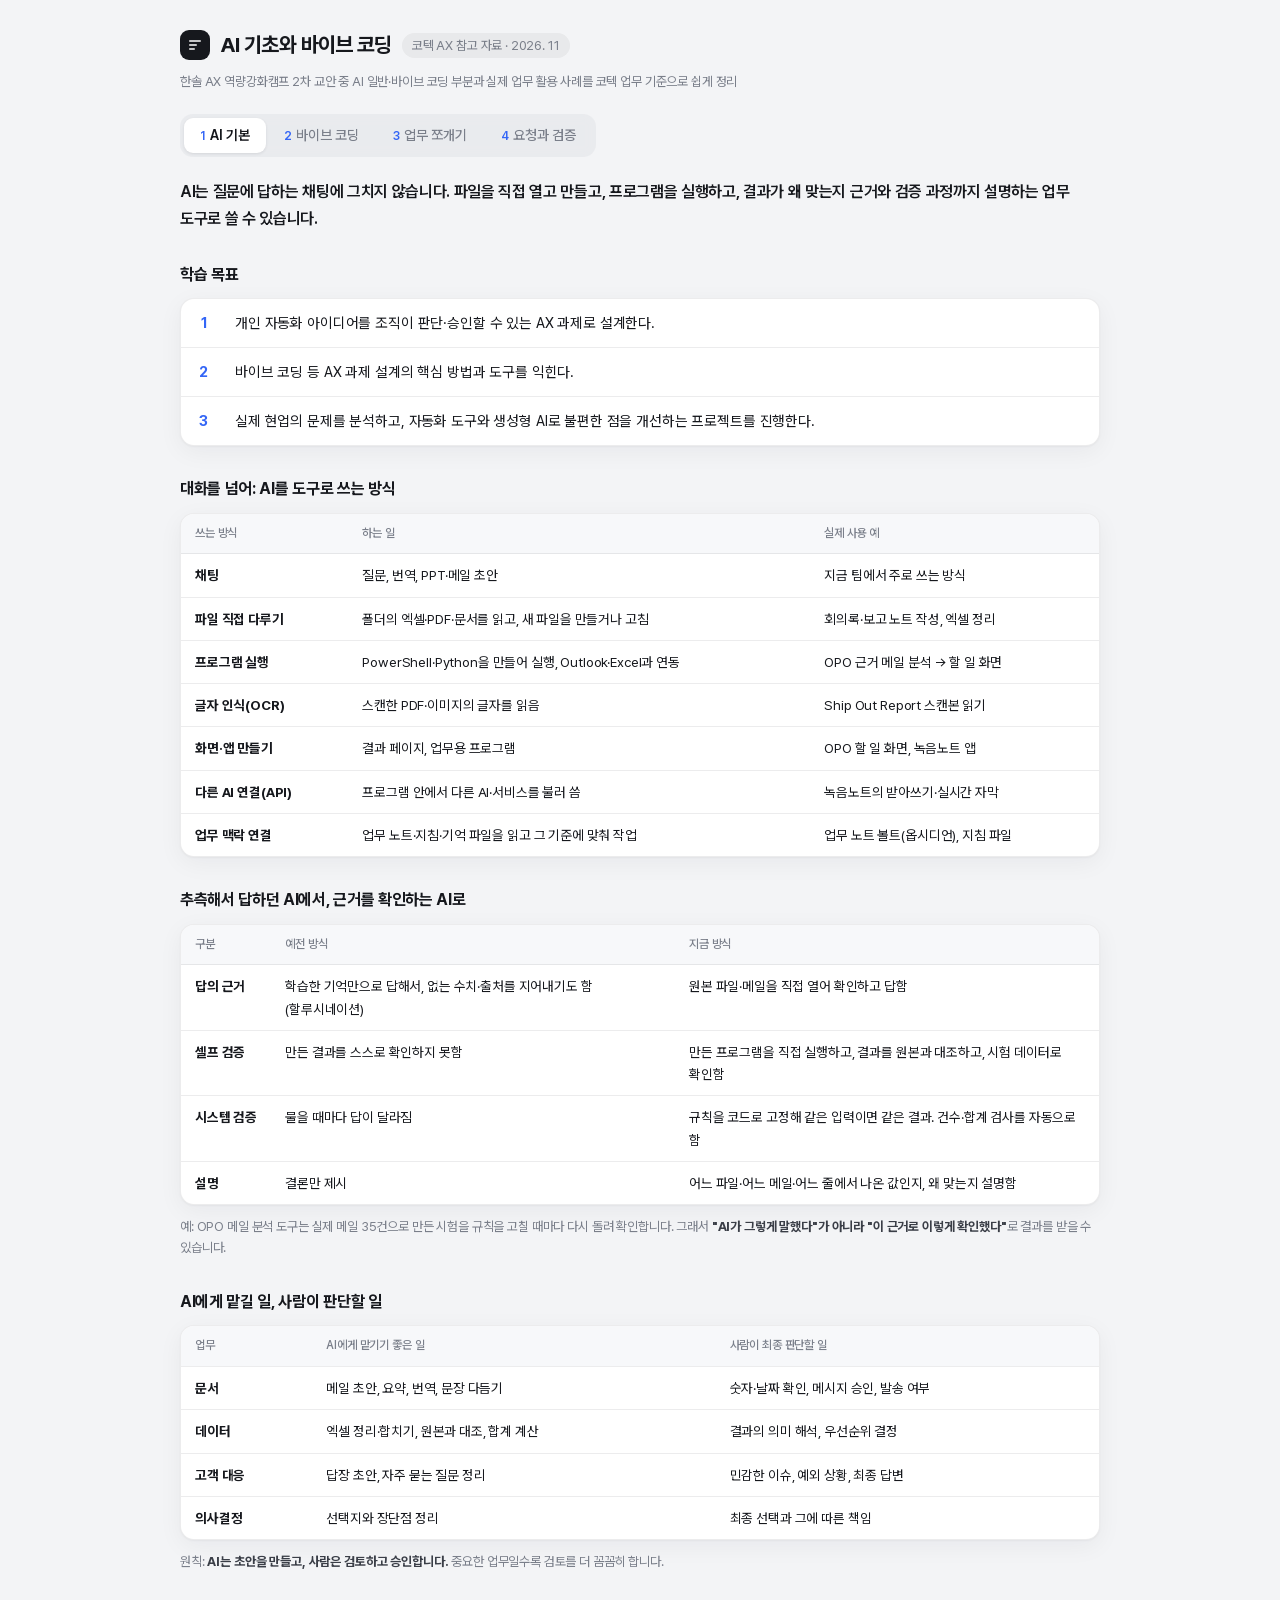
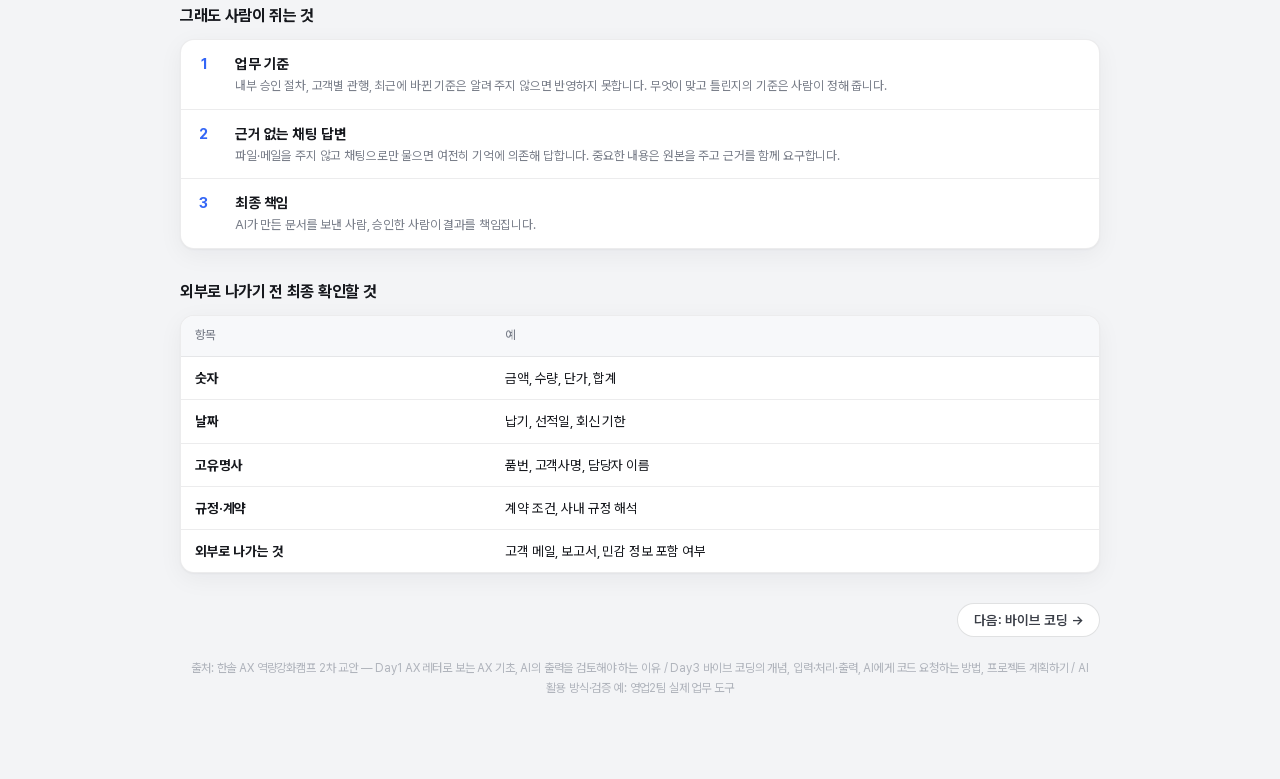
==== edu/basics.html @ 50b522d2 "진척도를 진행 단계 색 막대로, 적용 전·후 소요 시간 필수(적용 전은 직접 입력·처음 값 유지), 교육 자료 탭 추가 Co-Authored-By: Claude Opus 5.5 <" ====
<!DOCTYPE html>
<html lang="ko">
<head>
<meta charset="UTF-8">
<meta name="viewport" content="width=device-width, initial-scale=1">
<title>AI 기초와 바이브 코딩</title>
<style>
@font-face { font-family: "Pretendard Variable"; src: url("[data-uri]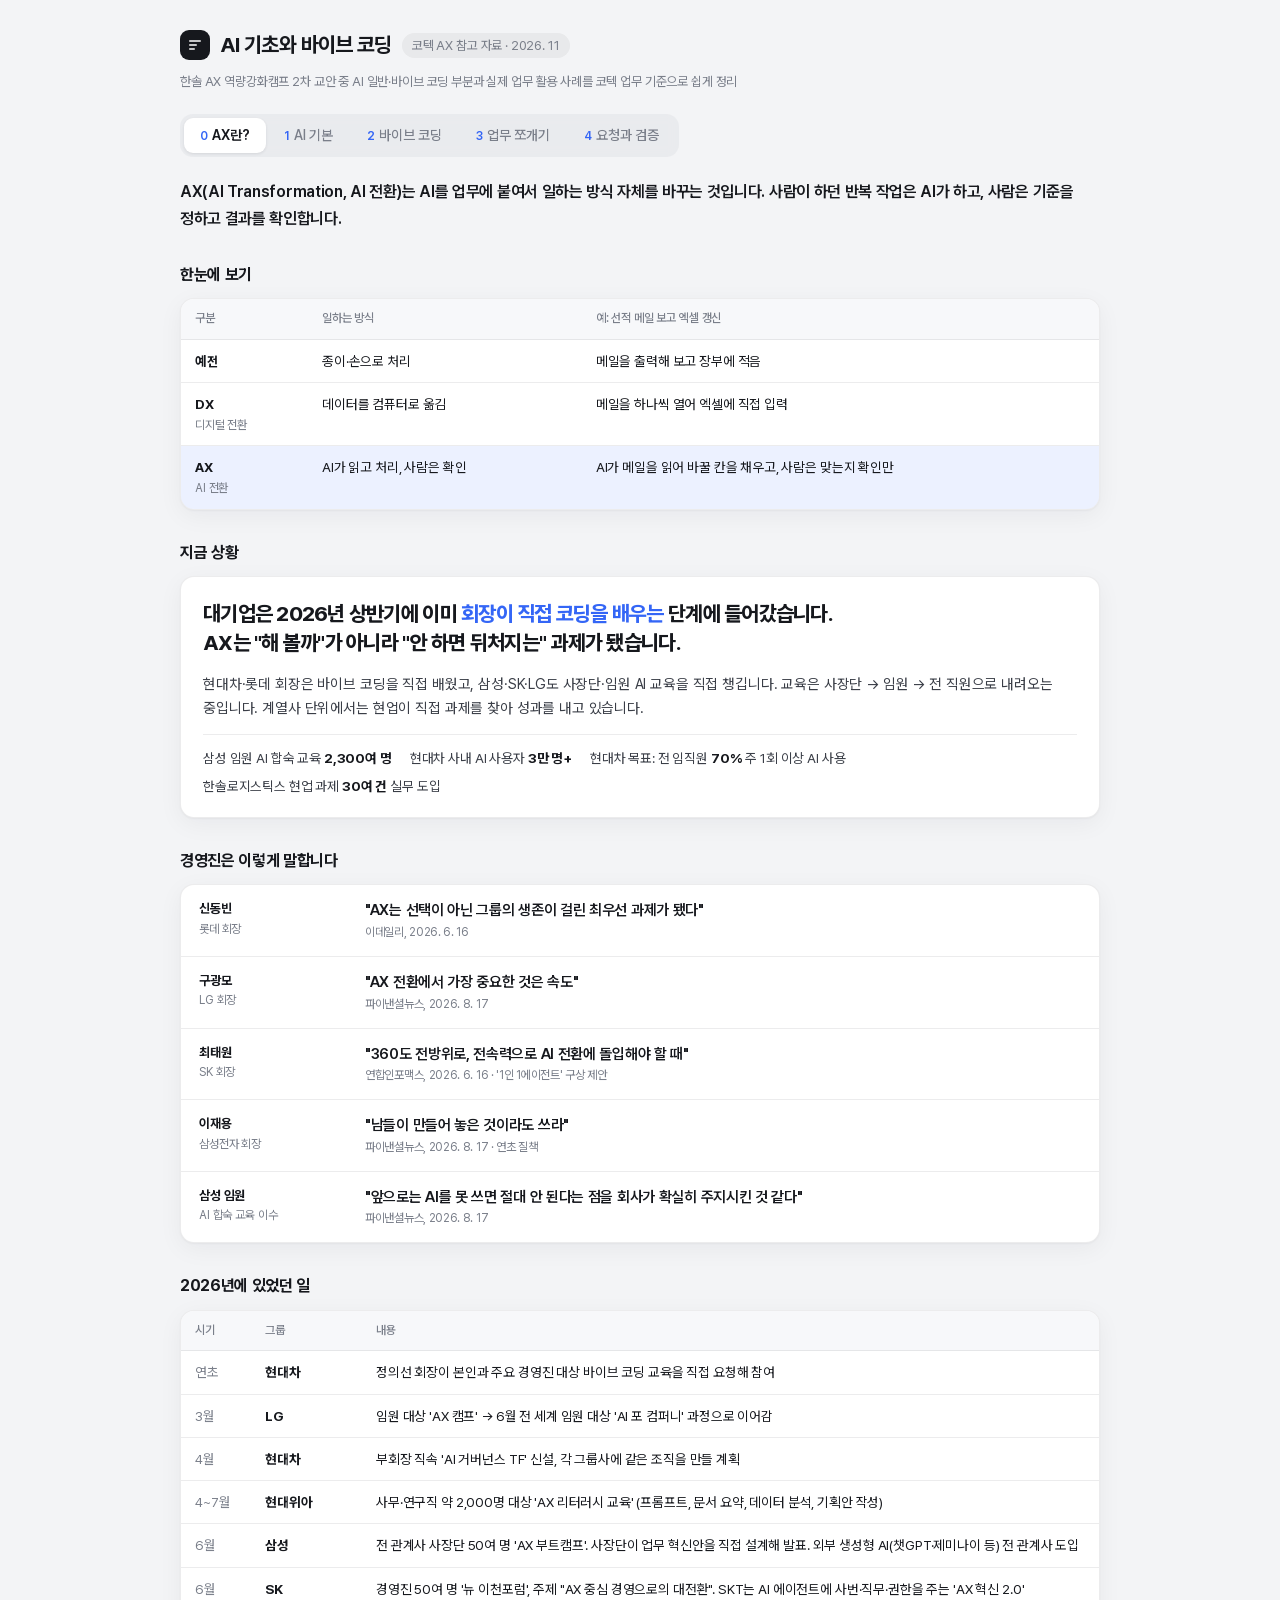
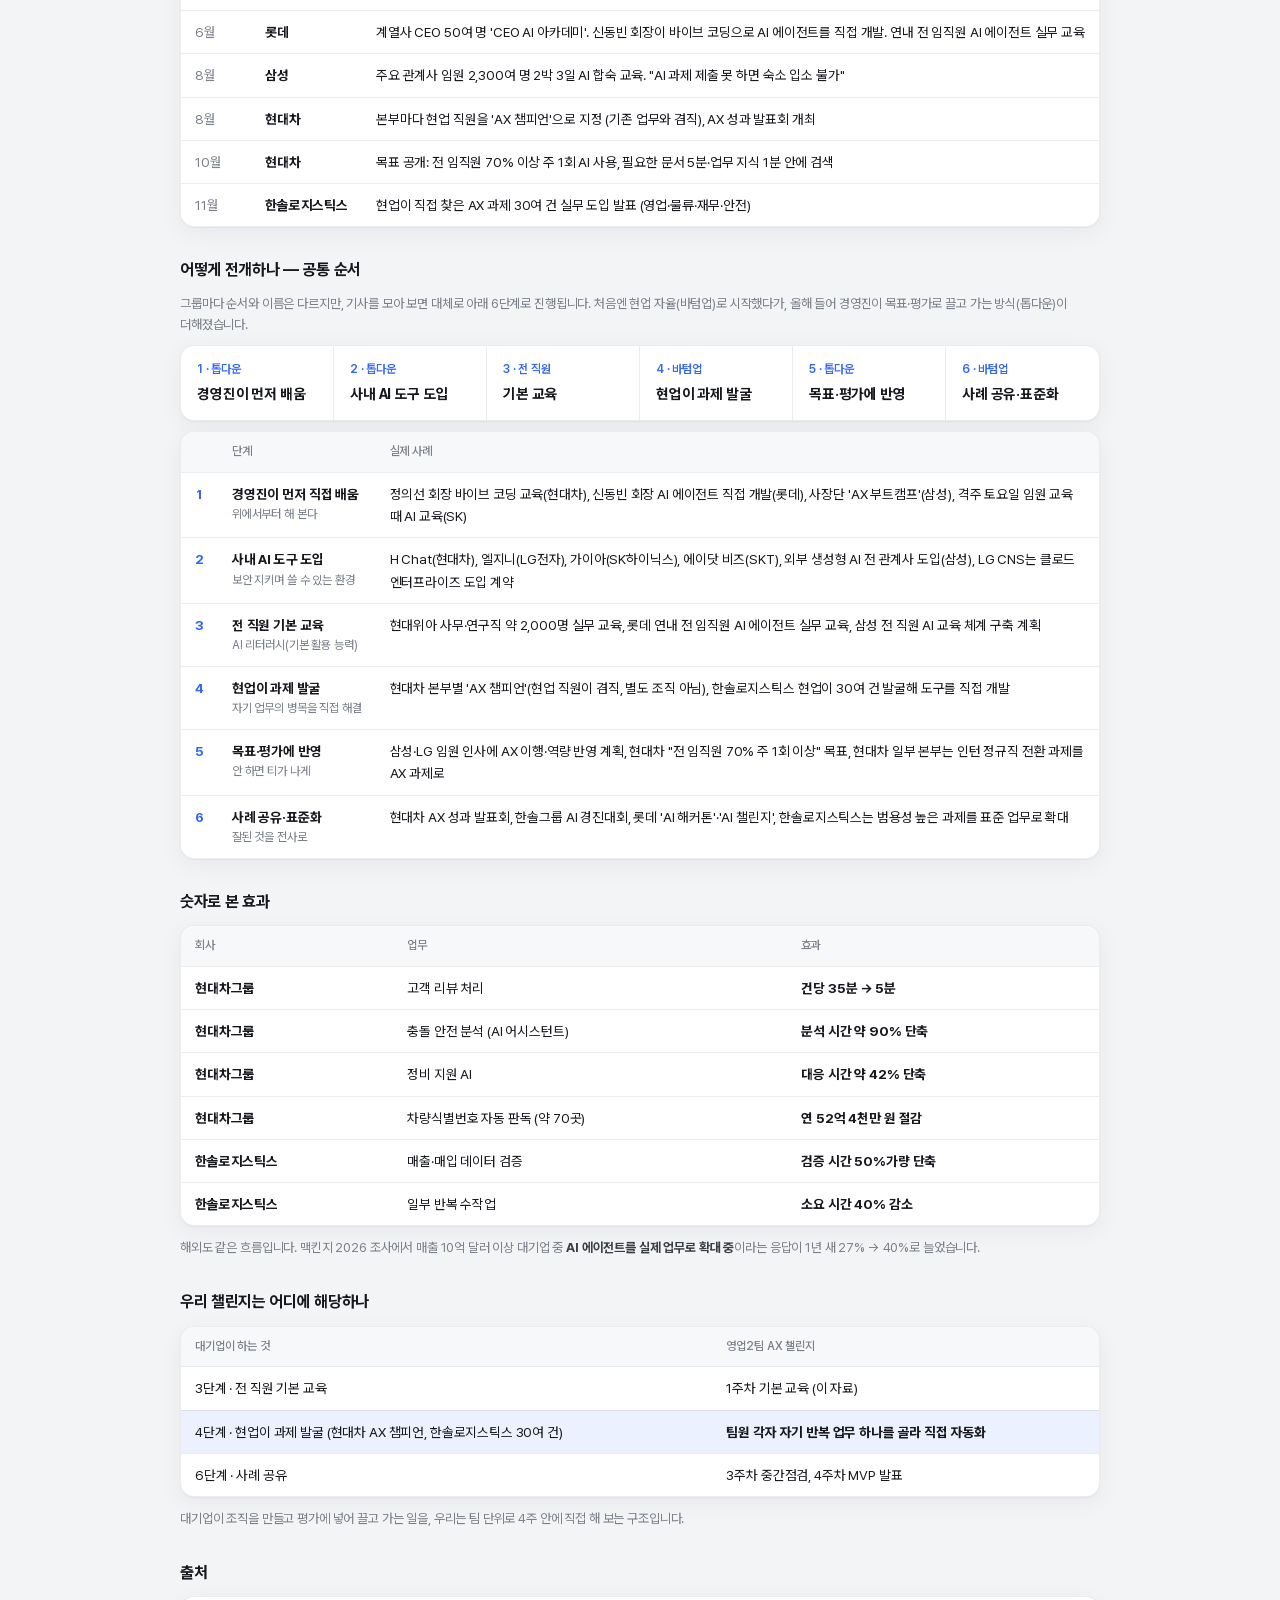
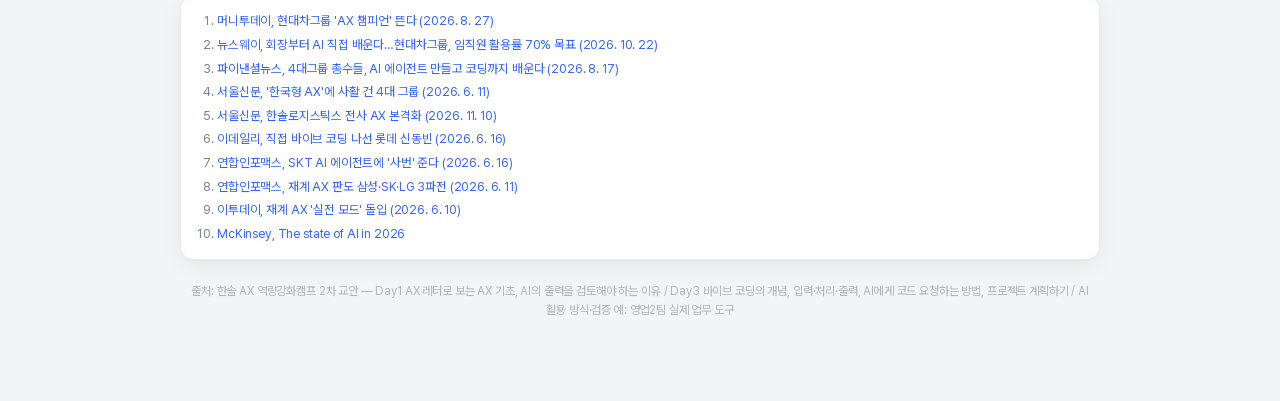
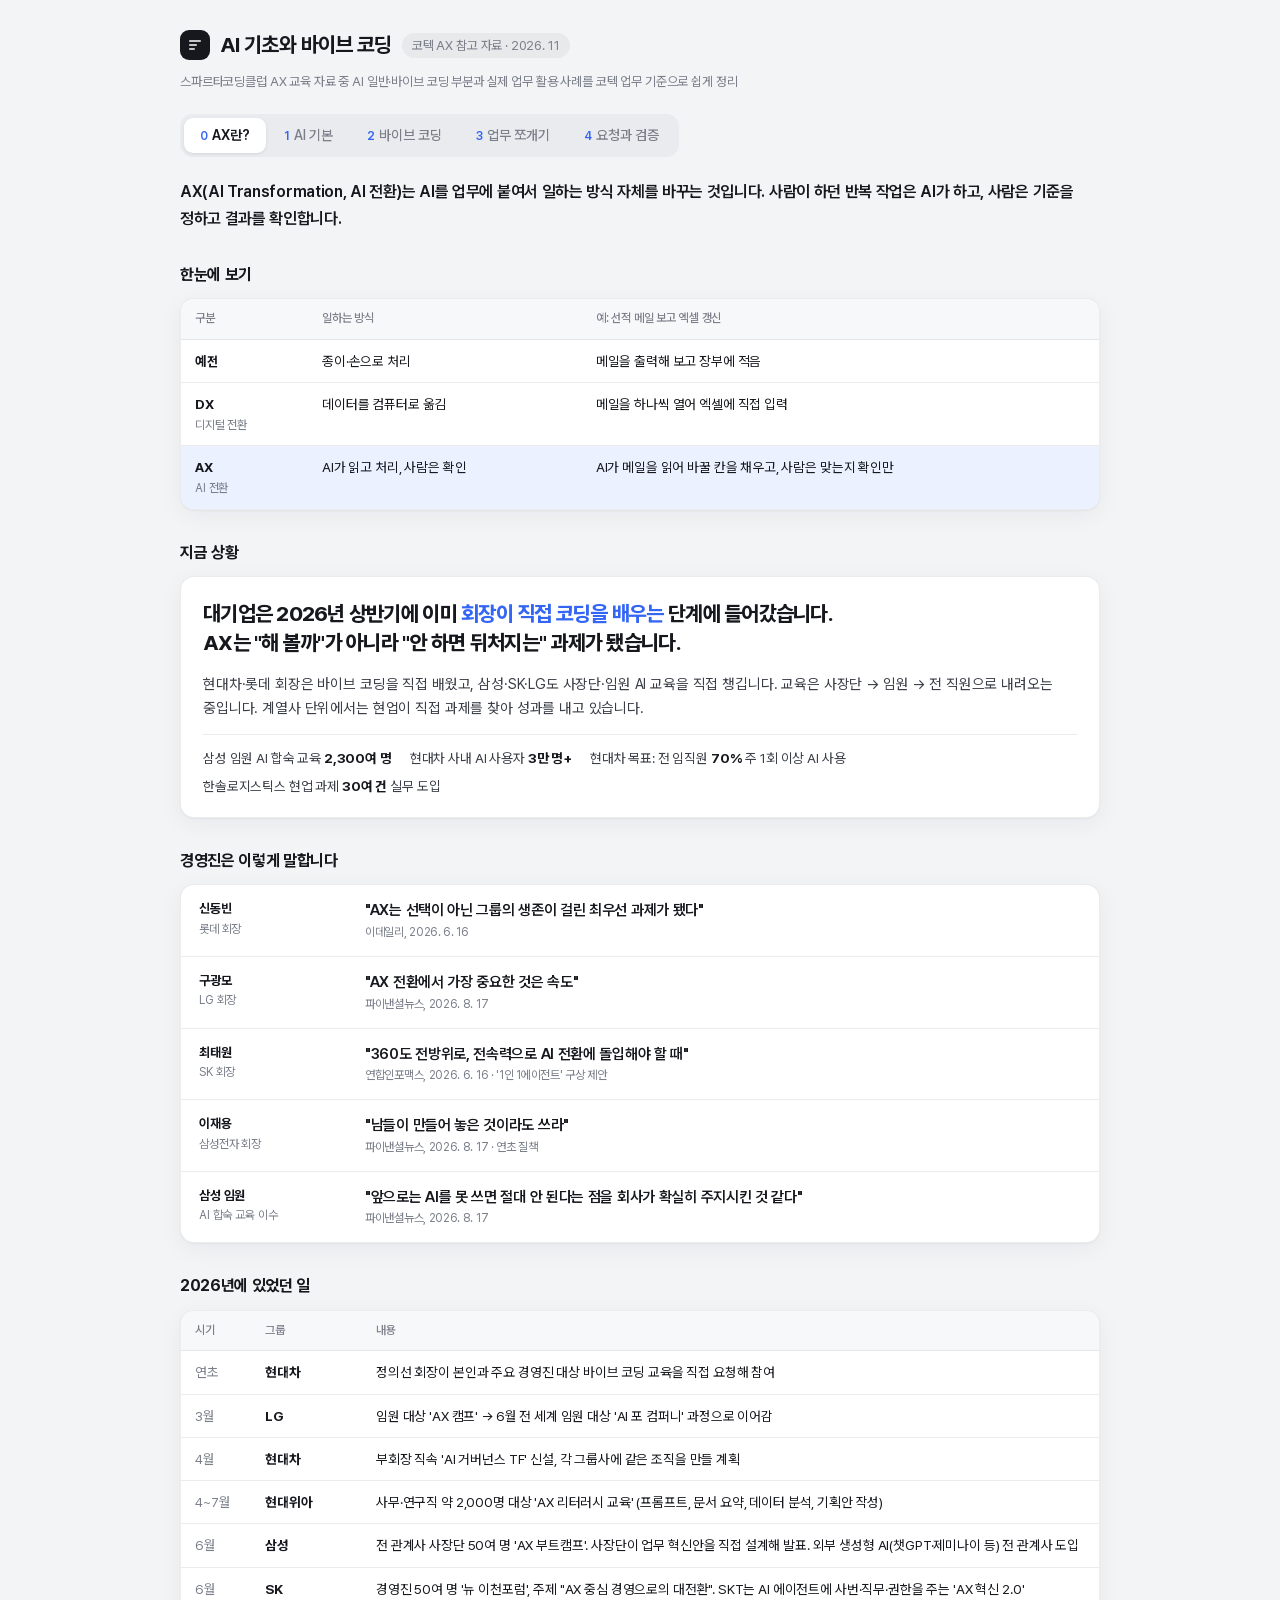
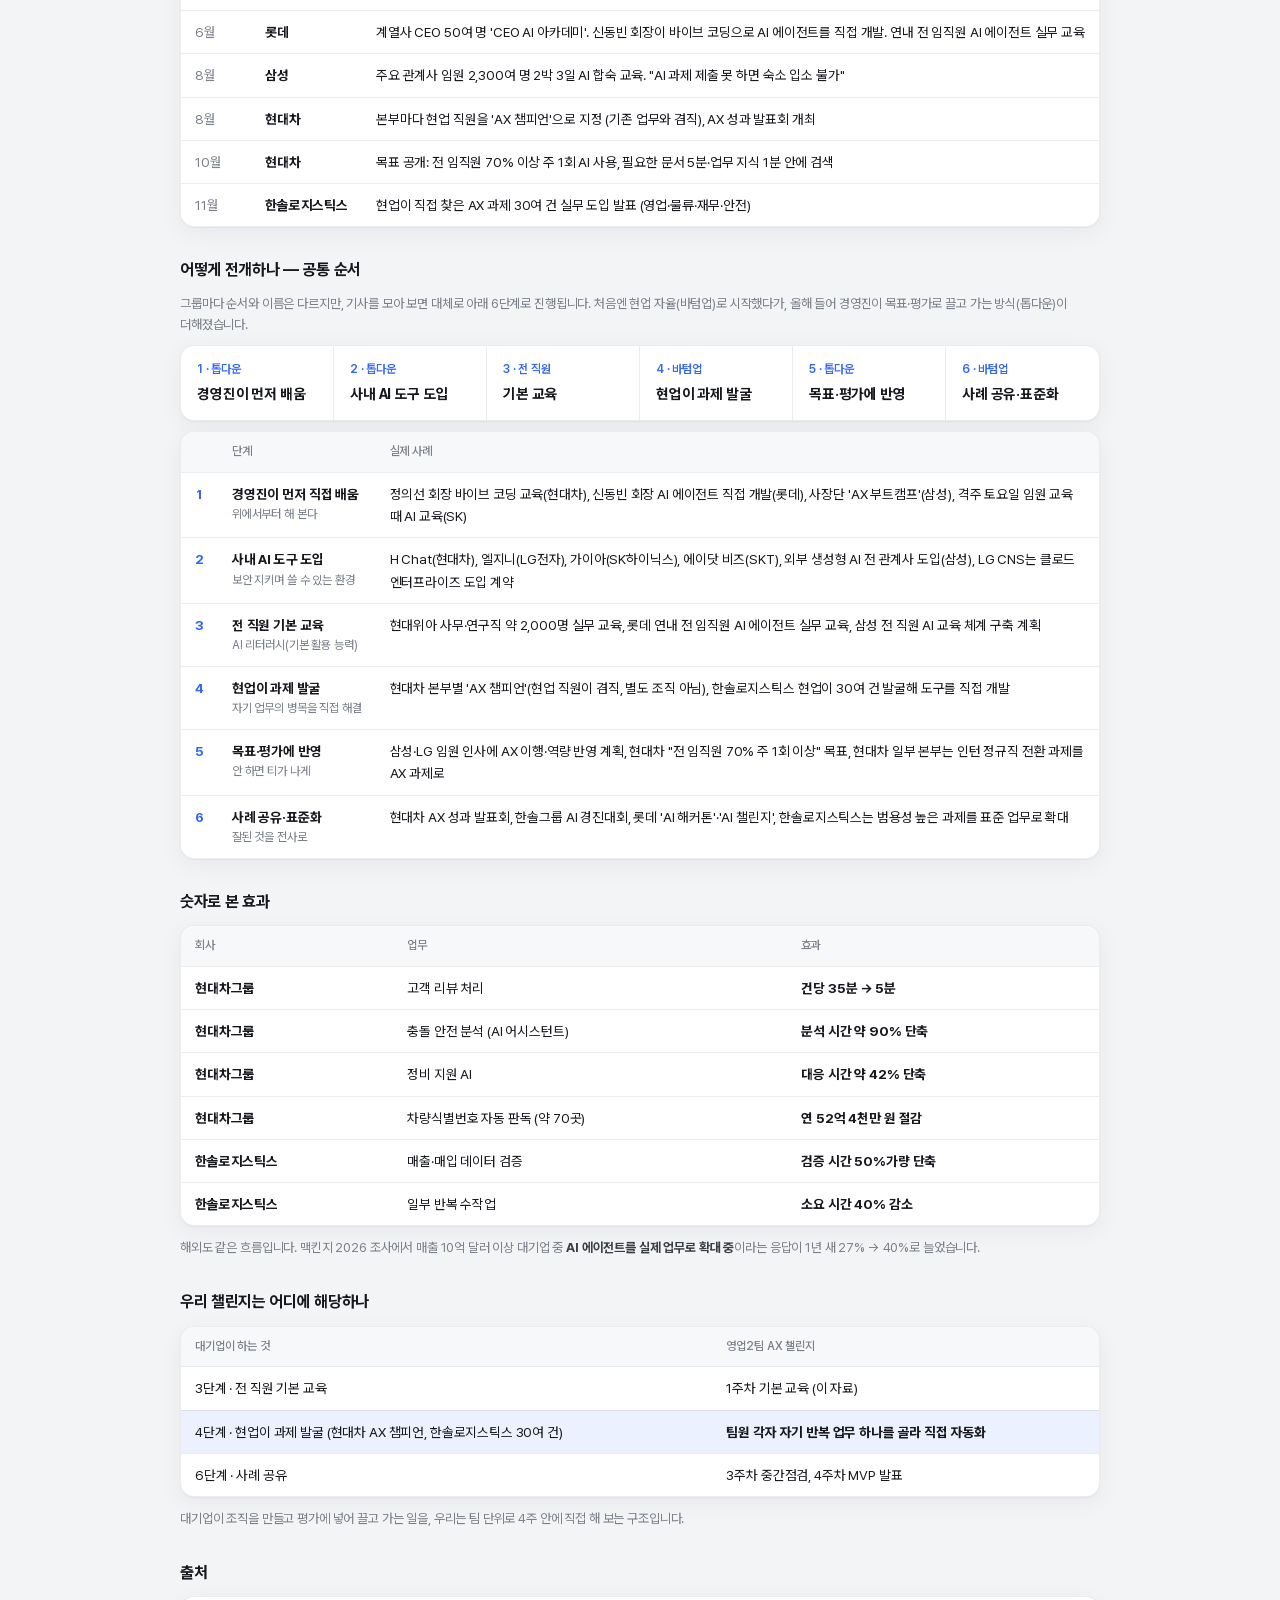
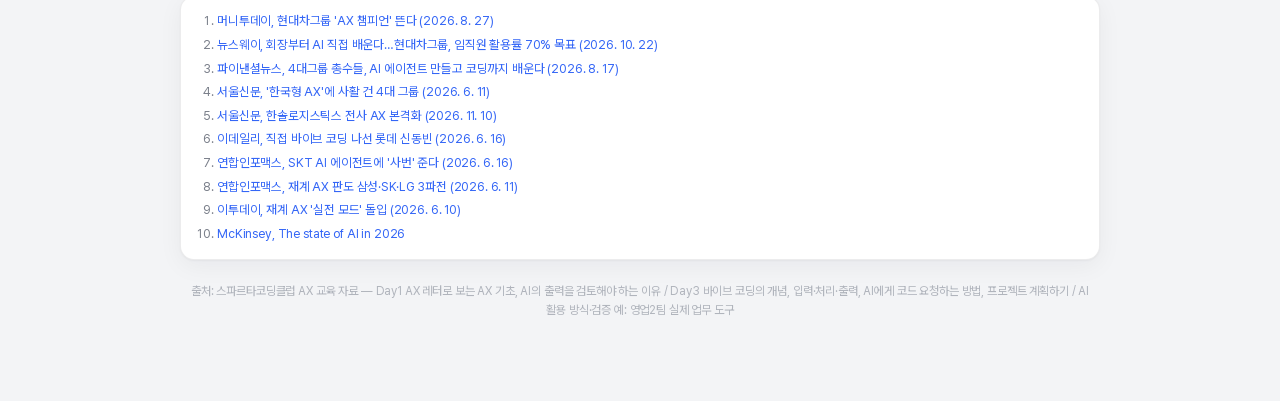
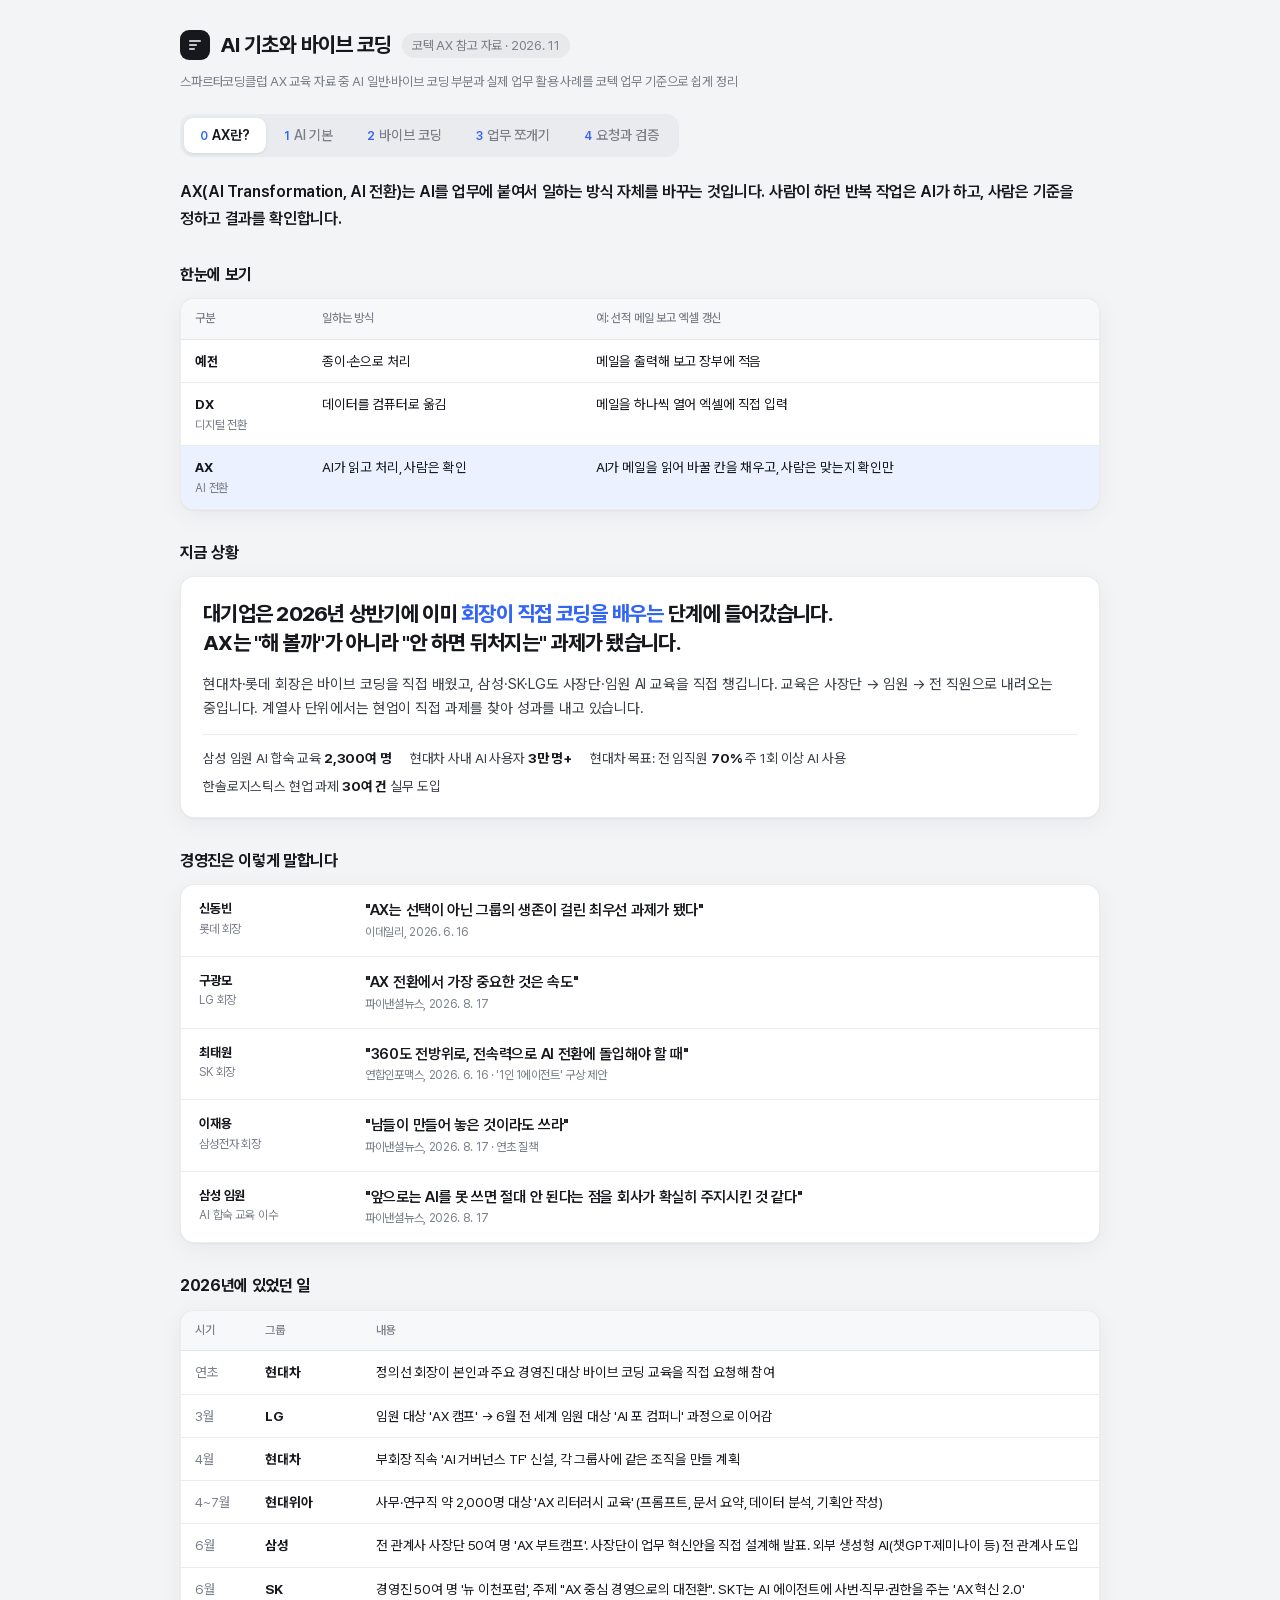
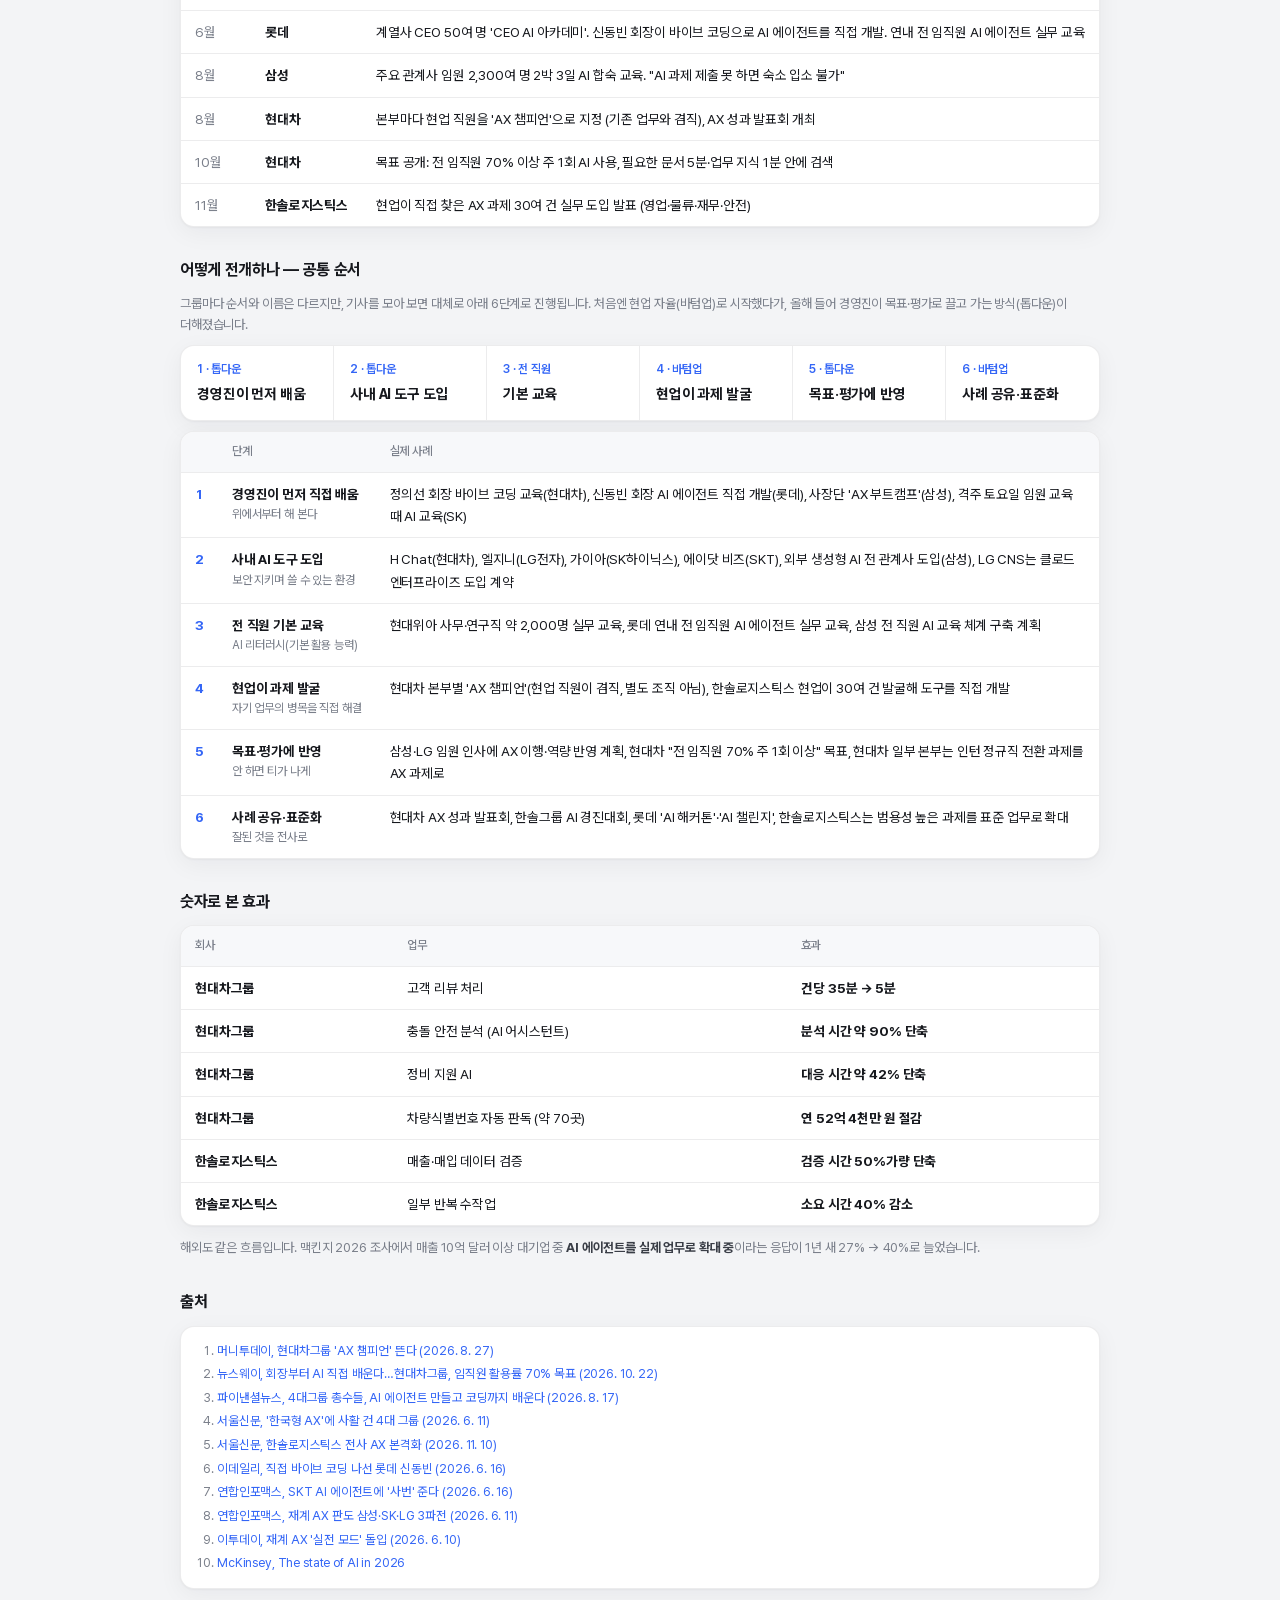
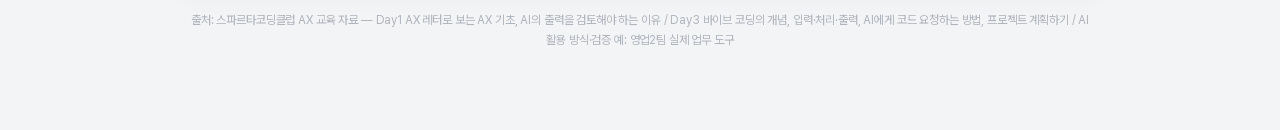
